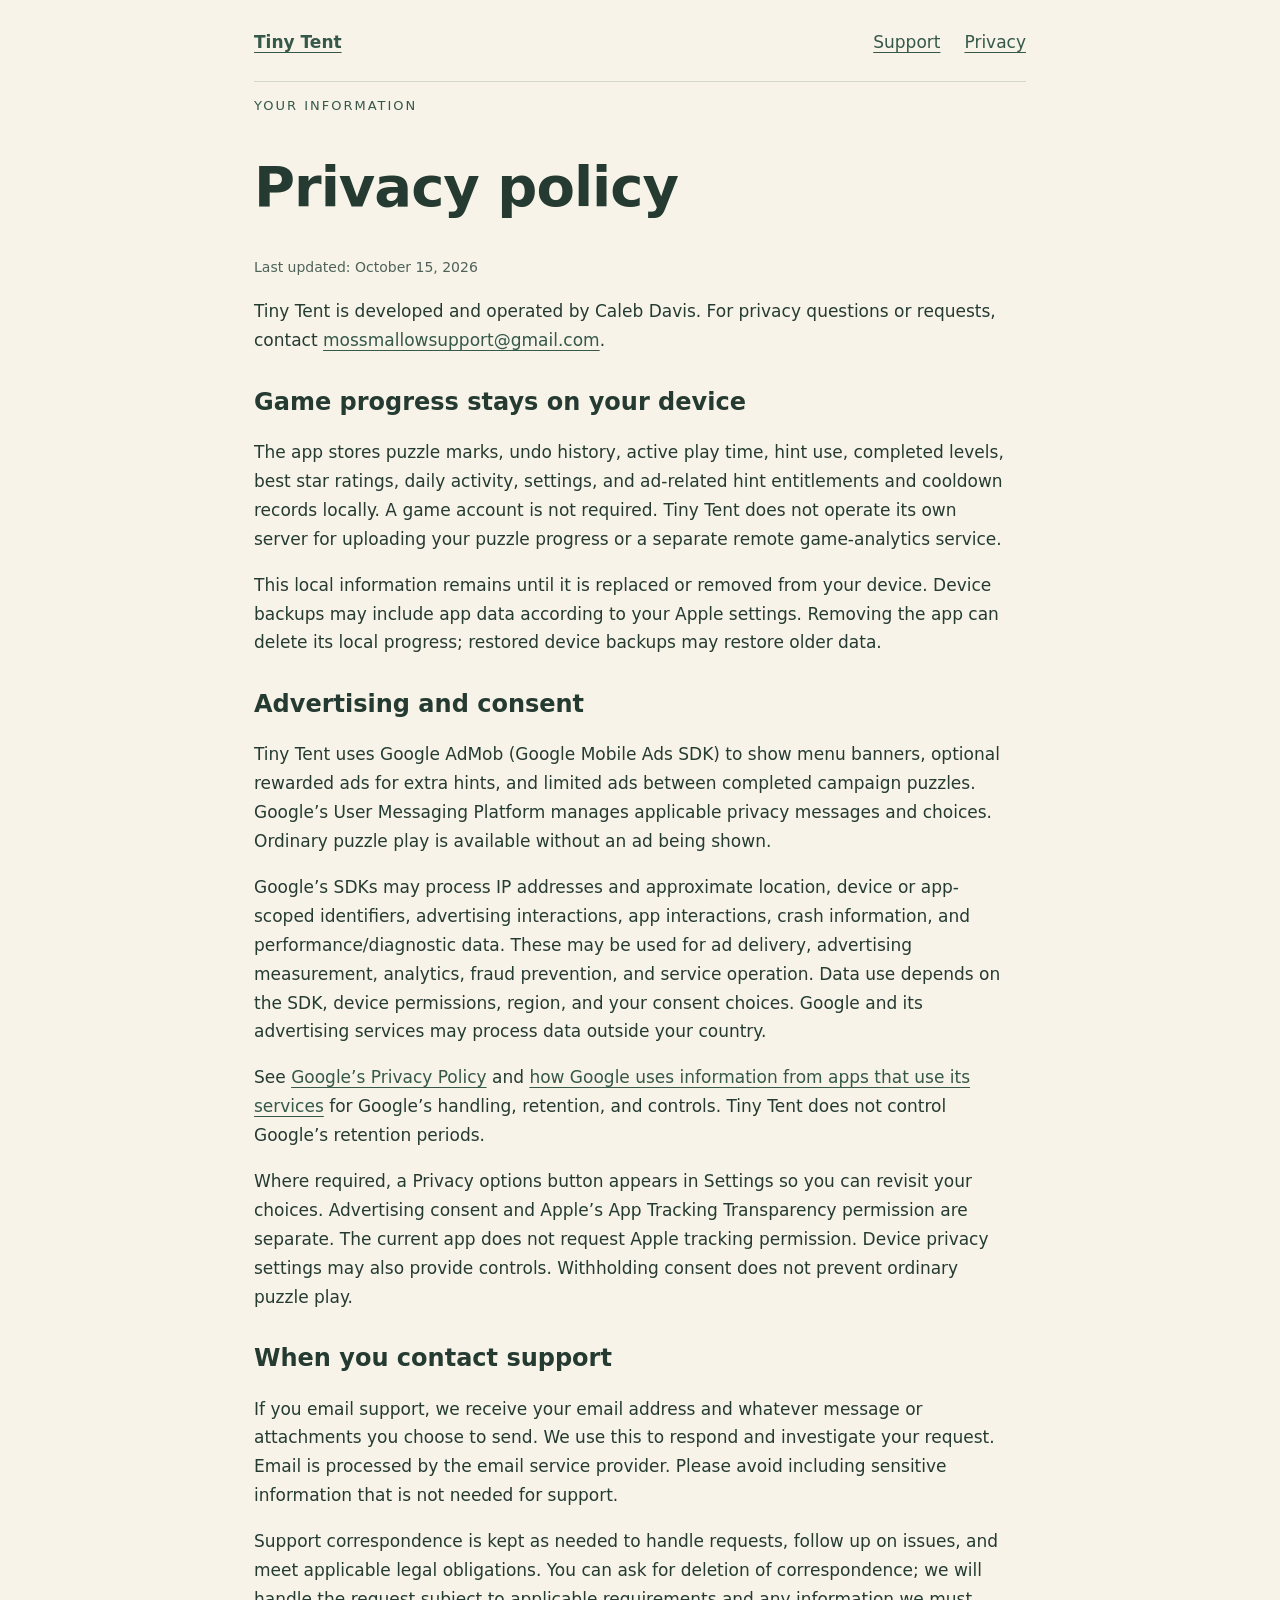
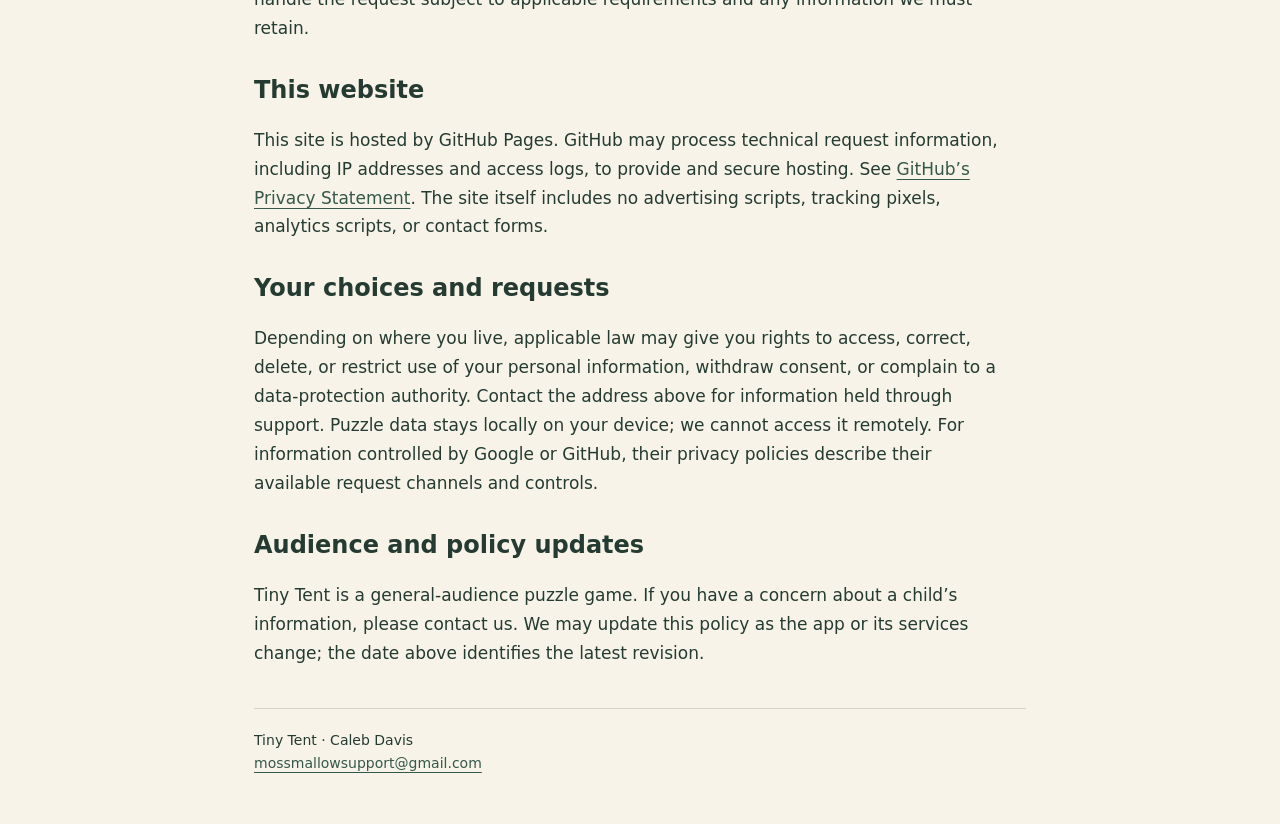
==== privacy.html @ d6ef8f7e "Publish Tiny Tent support and privacy website" ====
<!doctype html><html lang="en"><head><meta charset="utf-8"><meta name="viewport" content="width=device-width,initial-scale=1"><meta name="description" content="Privacy policy for Tiny Tent, a cozy tents-and-trees puzzle game by Caleb Davis."><title>Privacy policy · Tiny Tent</title><link rel="stylesheet" href="style.css"></head><body><main><nav aria-label="Main"><a href="index.html">Tiny Tent</a><a href="support.html">Support</a><a href="privacy.html">Privacy</a></nav><p class="eyebrow">Your information</p><h1>Privacy policy</h1><p class="muted">Last updated: October 15, 2026</p><p>Tiny Tent is developed and operated by Caleb Davis. For privacy questions or requests, contact <a href="mailto:mossmallowsupport@gmail.com">mossmallowsupport@gmail.com</a>.</p><h2>Game progress stays on your device</h2><p>The app stores puzzle marks, undo history, active play time, hint use, completed levels, best star ratings, daily activity, settings, and ad-related hint entitlements and cooldown records locally. A game account is not required. Tiny Tent does not operate its own server for uploading your puzzle progress or a separate remote game-analytics service.</p><p>This local information remains until it is replaced or removed from your device. Device backups may include app data according to your Apple settings. Removing the app can delete its local progress; restored device backups may restore older data.</p><h2>Advertising and consent</h2><p>Tiny Tent uses Google AdMob (Google Mobile Ads SDK) to show menu banners, optional rewarded ads for extra hints, and limited ads between completed campaign puzzles. Google’s User Messaging Platform manages applicable privacy messages and choices. Ordinary puzzle play is available without an ad being shown.</p><p>Google’s SDKs may process IP addresses and approximate location, device or app-scoped identifiers, advertising interactions, app interactions, crash information, and performance/diagnostic data. These may be used for ad delivery, advertising measurement, analytics, fraud prevention, and service operation. Data use depends on the SDK, device permissions, region, and your consent choices. Google and its advertising services may process data outside your country.</p><p>See <a href="https://policies.google.com/privacy">Google’s Privacy Policy</a> and <a href="https://policies.google.com/technologies/partner-sites">how Google uses information from apps that use its services</a> for Google’s handling, retention, and controls. Tiny Tent does not control Google’s retention periods.</p><p>Where required, a Privacy options button appears in Settings so you can revisit your choices. Advertising consent and Apple’s App Tracking Transparency permission are separate. The current app does not request Apple tracking permission. Device privacy settings may also provide controls. Withholding consent does not prevent ordinary puzzle play.</p><h2>When you contact support</h2><p>If you email support, we receive your email address and whatever message or attachments you choose to send. We use this to respond and investigate your request. Email is processed by the email service provider. Please avoid including sensitive information that is not needed for support.</p><p>Support correspondence is kept as needed to handle requests, follow up on issues, and meet applicable legal obligations. You can ask for deletion of correspondence; we will handle the request subject to applicable requirements and any information we must retain.</p><h2>This website</h2><p>This site is hosted by GitHub Pages. GitHub may process technical request information, including IP addresses and access logs, to provide and secure hosting. See <a href="https://docs.github.com/en/site-policy/privacy-policies/github-general-privacy-statement">GitHub’s Privacy Statement</a>. The site itself includes no advertising scripts, tracking pixels, analytics scripts, or contact forms.</p><h2>Your choices and requests</h2><p>Depending on where you live, applicable law may give you rights to access, correct, delete, or restrict use of your personal information, withdraw consent, or complain to a data-protection authority. Contact the address above for information held through support. Puzzle data stays locally on your device; we cannot access it remotely. For information controlled by Google or GitHub, their privacy policies describe their available request channels and controls.</p><h2>Audience and policy updates</h2><p>Tiny Tent is a general-audience puzzle game. If you have a concern about a child’s information, please contact us. We may update this policy as the app or its services change; the date above identifies the latest revision.</p><footer>Tiny Tent · Caleb Davis<br><a href="mailto:mossmallowsupport@gmail.com">mossmallowsupport@gmail.com</a></footer></main></body></html>
---- style.css ----
*{box-sizing:border-box}body{margin:0;background:#f7f3e8;color:#253b32;font:17px/1.7 system-ui,sans-serif}main{max-width:820px;margin:auto;padding:28px 24px 48px}nav{display:flex;gap:24px;align-items:center;flex-wrap:wrap;padding-bottom:24px;border-bottom:1px solid #35584930}nav a:first-child{margin-right:auto;font-weight:750}a{color:#355849;text-underline-offset:4px}a:focus-visible{outline:3px solid #c8754f;outline-offset:5px}h1{font-size:clamp(36px,7vw,56px);line-height:1.15;letter-spacing:-1px}h2{font-size:24px;line-height:1.3;margin-top:32px}p,li{max-width:70ch}.intro{font-size:21px}.eyebrow{font-size:13px;text-transform:uppercase;letter-spacing:2px;color:#355849}.card{padding:24px;border:1px solid #35584925;border-radius:20px;background:#ffffff70;margin:24px 0}.links{display:flex;gap:14px;flex-wrap:wrap}.button{display:inline-block;border:1px solid #355849;border-radius:14px;padding:12px 20px;min-height:44px;text-decoration:none}.button.primary{color:#f7f3e8;background:#355849}footer{border-top:1px solid #35584930;margin-top:40px;padding-top:20px;font-size:14px}.muted{font-size:14px;color:#4e6257}li{margin:8px 0}
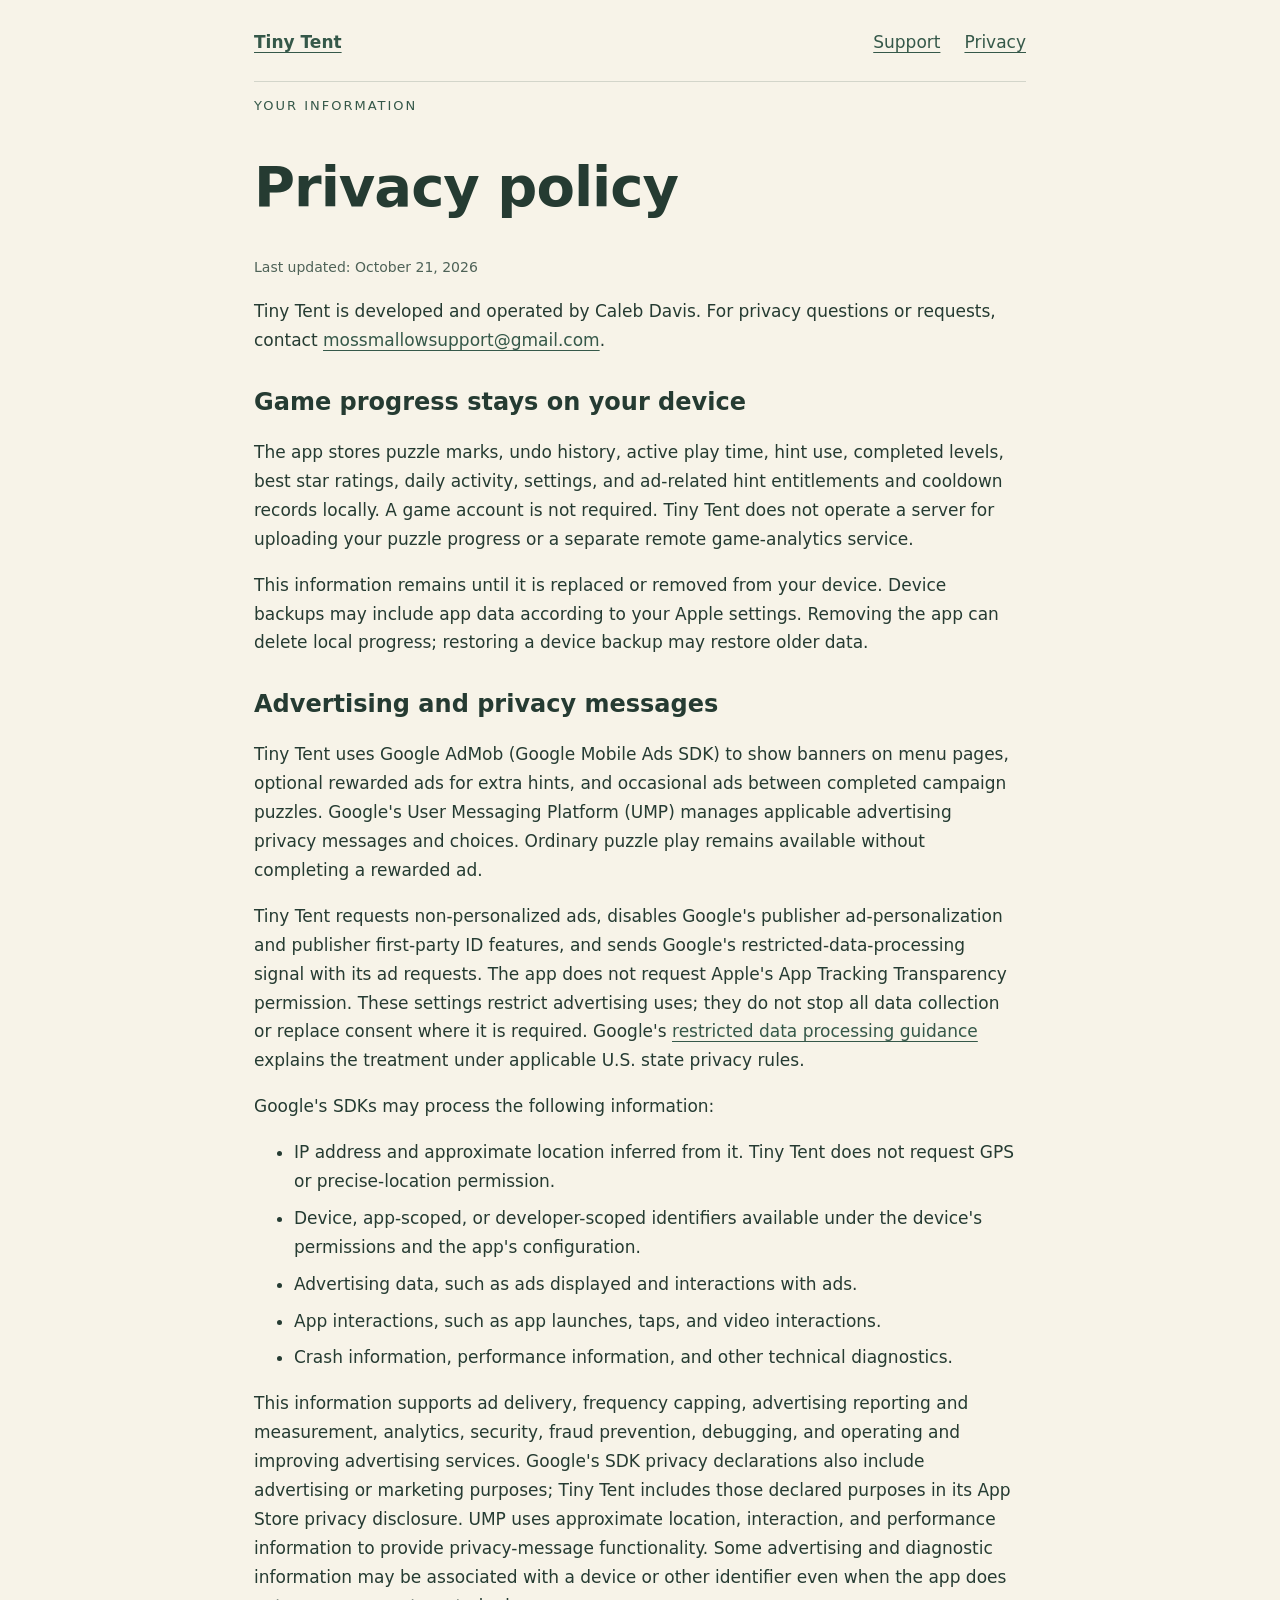
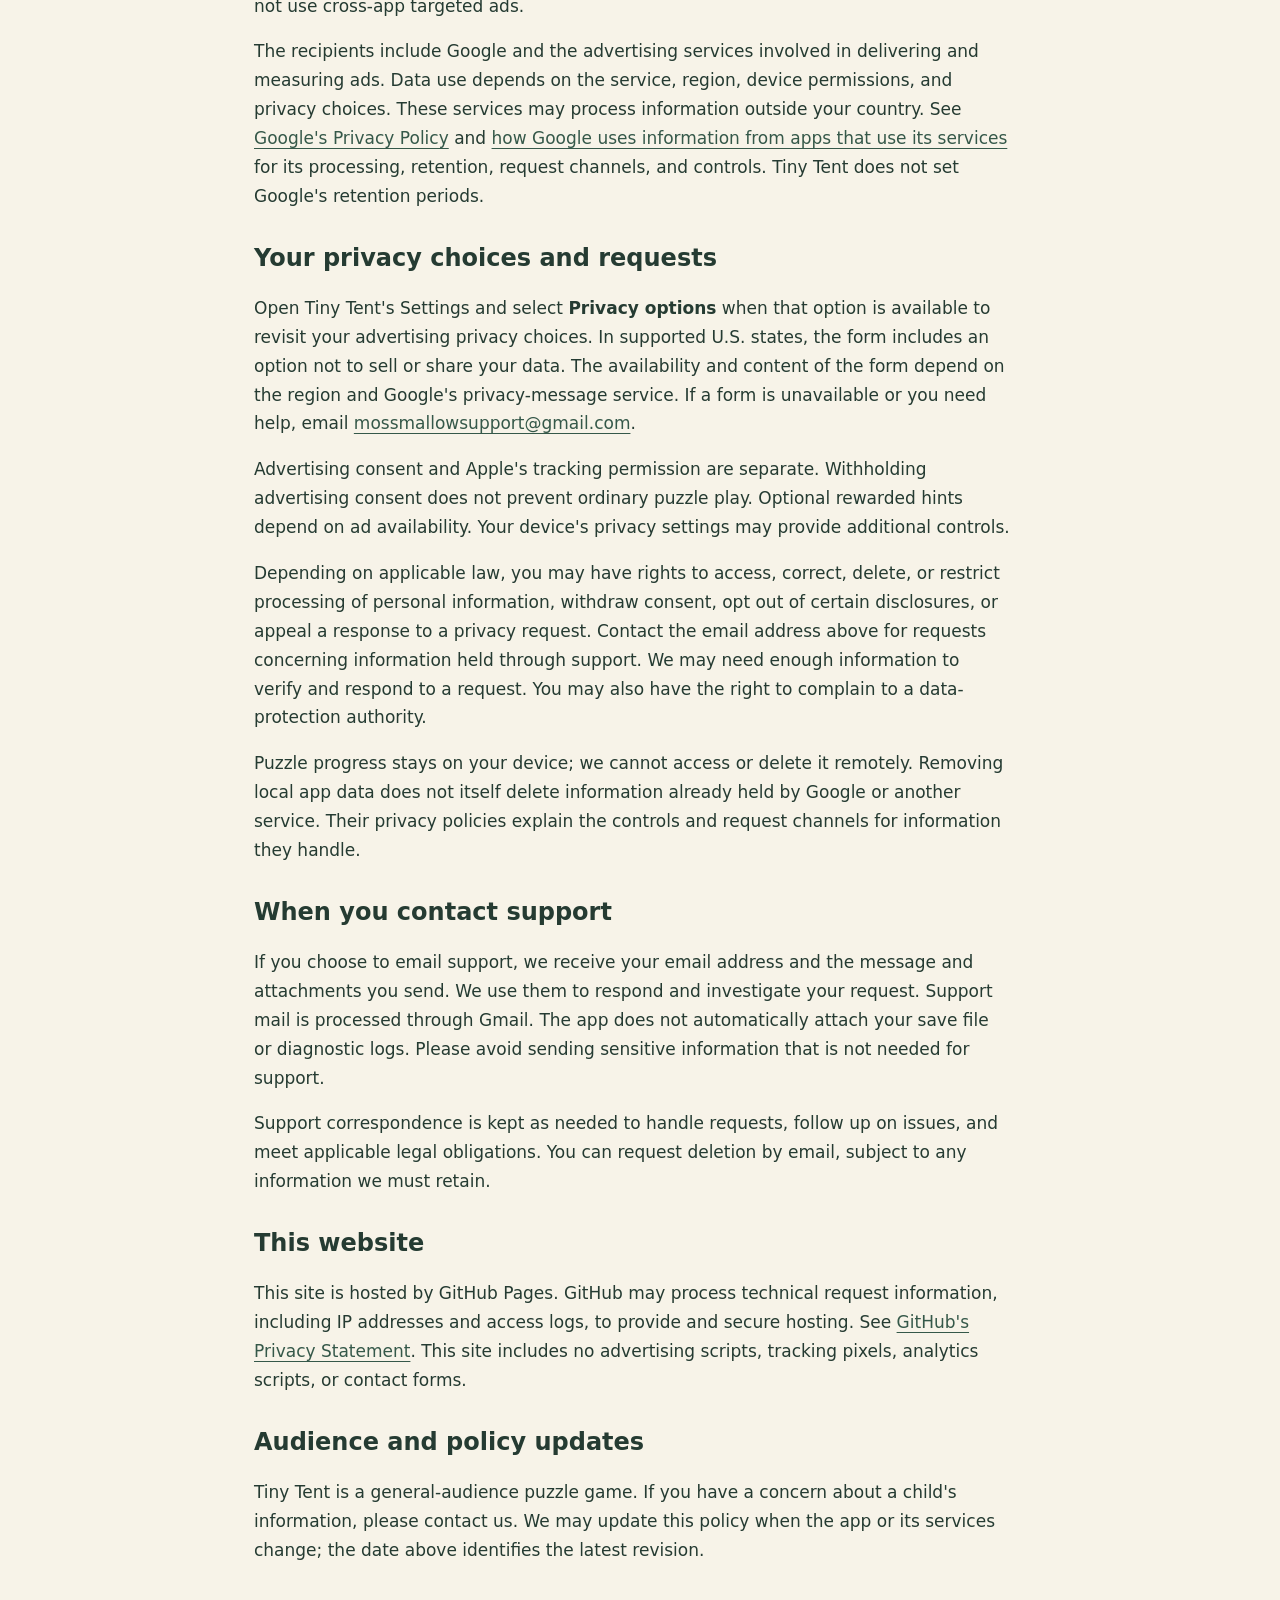
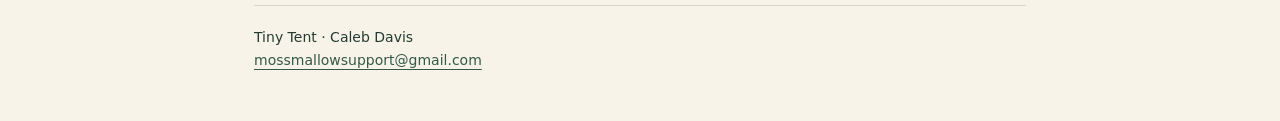
==== commit f5c4d6dc: "Finalize Tiny Tent advertising privacy disclosures" ====
--- a/privacy.html
+++ b/privacy.html
@@ -1 +1,51 @@
-<!doctype html><html lang="en"><head><meta charset="utf-8"><meta name="viewport" content="width=device-width,initial-scale=1"><meta name="description" content="Privacy policy for Tiny Tent, a cozy tents-and-trees puzzle game by Caleb Davis."><title>Privacy policy · Tiny Tent</title><link rel="stylesheet" href="style.css"></head><body><main><nav aria-label="Main"><a href="index.html">Tiny Tent</a><a href="support.html">Support</a><a href="privacy.html">Privacy</a></nav><p class="eyebrow">Your information</p><h1>Privacy policy</h1><p class="muted">Last updated: October 15, 2026</p><p>Tiny Tent is developed and operated by Caleb Davis. For privacy questions or requests, contact <a href="mailto:mossmallowsupport@gmail.com">mossmallowsupport@gmail.com</a>.</p><h2>Game progress stays on your device</h2><p>The app stores puzzle marks, undo history, active play time, hint use, completed levels, best star ratings, daily activity, settings, and ad-related hint entitlements and cooldown records locally. A game account is not required. Tiny Tent does not operate its own server for uploading your puzzle progress or a separate remote game-analytics service.</p><p>This local information remains until it is replaced or removed from your device. Device backups may include app data according to your Apple settings. Removing the app can delete its local progress; restored device backups may restore older data.</p><h2>Advertising and consent</h2><p>Tiny Tent uses Google AdMob (Google Mobile Ads SDK) to show menu banners, optional rewarded ads for extra hints, and limited ads between completed campaign puzzles. Google’s User Messaging Platform manages applicable privacy messages and choices. Ordinary puzzle play is available without an ad being shown.</p><p>Google’s SDKs may process IP addresses and approximate location, device or app-scoped identifiers, advertising interactions, app interactions, crash information, and performance/diagnostic data. These may be used for ad delivery, advertising measurement, analytics, fraud prevention, and service operation. Data use depends on the SDK, device permissions, region, and your consent choices. Google and its advertising services may process data outside your country.</p><p>See <a href="https://policies.google.com/privacy">Google’s Privacy Policy</a> and <a href="https://policies.google.com/technologies/partner-sites">how Google uses information from apps that use its services</a> for Google’s handling, retention, and controls. Tiny Tent does not control Google’s retention periods.</p><p>Where required, a Privacy options button appears in Settings so you can revisit your choices. Advertising consent and Apple’s App Tracking Transparency permission are separate. The current app does not request Apple tracking permission. Device privacy settings may also provide controls. Withholding consent does not prevent ordinary puzzle play.</p><h2>When you contact support</h2><p>If you email support, we receive your email address and whatever message or attachments you choose to send. We use this to respond and investigate your request. Email is processed by the email service provider. Please avoid including sensitive information that is not needed for support.</p><p>Support correspondence is kept as needed to handle requests, follow up on issues, and meet applicable legal obligations. You can ask for deletion of correspondence; we will handle the request subject to applicable requirements and any information we must retain.</p><h2>This website</h2><p>This site is hosted by GitHub Pages. GitHub may process technical request information, including IP addresses and access logs, to provide and secure hosting. See <a href="https://docs.github.com/en/site-policy/privacy-policies/github-general-privacy-statement">GitHub’s Privacy Statement</a>. The site itself includes no advertising scripts, tracking pixels, analytics scripts, or contact forms.</p><h2>Your choices and requests</h2><p>Depending on where you live, applicable law may give you rights to access, correct, delete, or restrict use of your personal information, withdraw consent, or complain to a data-protection authority. Contact the address above for information held through support. Puzzle data stays locally on your device; we cannot access it remotely. For information controlled by Google or GitHub, their privacy policies describe their available request channels and controls.</p><h2>Audience and policy updates</h2><p>Tiny Tent is a general-audience puzzle game. If you have a concern about a child’s information, please contact us. We may update this policy as the app or its services change; the date above identifies the latest revision.</p><footer>Tiny Tent · Caleb Davis<br><a href="mailto:mossmallowsupport@gmail.com">mossmallowsupport@gmail.com</a></footer></main></body></html>+<!doctype html>
+<html lang="en">
+<head>
+<meta charset="utf-8">
+<meta name="viewport" content="width=device-width,initial-scale=1">
+<meta name="description" content="Privacy policy for Tiny Tent, a cozy tents-and-trees puzzle game by Caleb Davis.">
+<title>Privacy policy · Tiny Tent</title>
+<link rel="stylesheet" href="style.css">
+</head>
+<body><main>
+<nav aria-label="Main"><a href="index.html">Tiny Tent</a><a href="support.html">Support</a><a href="privacy.html" aria-current="page">Privacy</a></nav>
+<p class="eyebrow">Your information</p>
+<h1>Privacy policy</h1>
+<p class="muted">Last updated: October 21, 2026</p>
+<p>Tiny Tent is developed and operated by Caleb Davis. For privacy questions or requests, contact <a href="mailto:mossmallowsupport@gmail.com">mossmallowsupport@gmail.com</a>.</p>
+
+<h2>Game progress stays on your device</h2>
+<p>The app stores puzzle marks, undo history, active play time, hint use, completed levels, best star ratings, daily activity, settings, and ad-related hint entitlements and cooldown records locally. A game account is not required. Tiny Tent does not operate a server for uploading your puzzle progress or a separate remote game-analytics service.</p>
+<p>This information remains until it is replaced or removed from your device. Device backups may include app data according to your Apple settings. Removing the app can delete local progress; restoring a device backup may restore older data.</p>
+
+<h2>Advertising and privacy messages</h2>
+<p>Tiny Tent uses Google AdMob (Google Mobile Ads SDK) to show banners on menu pages, optional rewarded ads for extra hints, and occasional ads between completed campaign puzzles. Google's User Messaging Platform (UMP) manages applicable advertising privacy messages and choices. Ordinary puzzle play remains available without completing a rewarded ad.</p>
+<p>Tiny Tent requests non-personalized ads, disables Google's publisher ad-personalization and publisher first-party ID features, and sends Google's restricted-data-processing signal with its ad requests. The app does not request Apple's App Tracking Transparency permission. These settings restrict advertising uses; they do not stop all data collection or replace consent where it is required. Google's <a href="https://business.safety.google/rdp/">restricted data processing guidance</a> explains the treatment under applicable U.S. state privacy rules.</p>
+<p>Google's SDKs may process the following information:</p>
+<ul>
+<li>IP address and approximate location inferred from it. Tiny Tent does not request GPS or precise-location permission.</li>
+<li>Device, app-scoped, or developer-scoped identifiers available under the device's permissions and the app's configuration.</li>
+<li>Advertising data, such as ads displayed and interactions with ads.</li>
+<li>App interactions, such as app launches, taps, and video interactions.</li>
+<li>Crash information, performance information, and other technical diagnostics.</li>
+</ul>
+<p>This information supports ad delivery, frequency capping, advertising reporting and measurement, analytics, security, fraud prevention, debugging, and operating and improving advertising services. Google's SDK privacy declarations also include advertising or marketing purposes; Tiny Tent includes those declared purposes in its App Store privacy disclosure. UMP uses approximate location, interaction, and performance information to provide privacy-message functionality. Some advertising and diagnostic information may be associated with a device or other identifier even when the app does not use cross-app targeted ads.</p>
+<p>The recipients include Google and the advertising services involved in delivering and measuring ads. Data use depends on the service, region, device permissions, and privacy choices. These services may process information outside your country. See <a href="https://policies.google.com/privacy">Google's Privacy Policy</a> and <a href="https://policies.google.com/technologies/partner-sites">how Google uses information from apps that use its services</a> for its processing, retention, request channels, and controls. Tiny Tent does not set Google's retention periods.</p>
+
+<h2 id="choices">Your privacy choices and requests</h2>
+<p>Open Tiny Tent's Settings and select <strong>Privacy options</strong> when that option is available to revisit your advertising privacy choices. In supported U.S. states, the form includes an option not to sell or share your data. The availability and content of the form depend on the region and Google's privacy-message service. If a form is unavailable or you need help, email <a href="mailto:mossmallowsupport@gmail.com">mossmallowsupport@gmail.com</a>.</p>
+<p>Advertising consent and Apple's tracking permission are separate. Withholding advertising consent does not prevent ordinary puzzle play. Optional rewarded hints depend on ad availability. Your device's privacy settings may provide additional controls.</p>
+<p>Depending on applicable law, you may have rights to access, correct, delete, or restrict processing of personal information, withdraw consent, opt out of certain disclosures, or appeal a response to a privacy request. Contact the email address above for requests concerning information held through support. We may need enough information to verify and respond to a request. You may also have the right to complain to a data-protection authority.</p>
+<p>Puzzle progress stays on your device; we cannot access or delete it remotely. Removing local app data does not itself delete information already held by Google or another service. Their privacy policies explain the controls and request channels for information they handle.</p>
+
+<h2>When you contact support</h2>
+<p>If you choose to email support, we receive your email address and the message and attachments you send. We use them to respond and investigate your request. Support mail is processed through Gmail. The app does not automatically attach your save file or diagnostic logs. Please avoid sending sensitive information that is not needed for support.</p>
+<p>Support correspondence is kept as needed to handle requests, follow up on issues, and meet applicable legal obligations. You can request deletion by email, subject to any information we must retain.</p>
+
+<h2>This website</h2>
+<p>This site is hosted by GitHub Pages. GitHub may process technical request information, including IP addresses and access logs, to provide and secure hosting. See <a href="https://docs.github.com/en/site-policy/privacy-policies/github-general-privacy-statement">GitHub's Privacy Statement</a>. This site includes no advertising scripts, tracking pixels, analytics scripts, or contact forms.</p>
+
+<h2>Audience and policy updates</h2>
+<p>Tiny Tent is a general-audience puzzle game. If you have a concern about a child's information, please contact us. We may update this policy when the app or its services change; the date above identifies the latest revision.</p>
+<footer>Tiny Tent · Caleb Davis<br><a href="mailto:mossmallowsupport@gmail.com">mossmallowsupport@gmail.com</a></footer>
+</main></body></html>
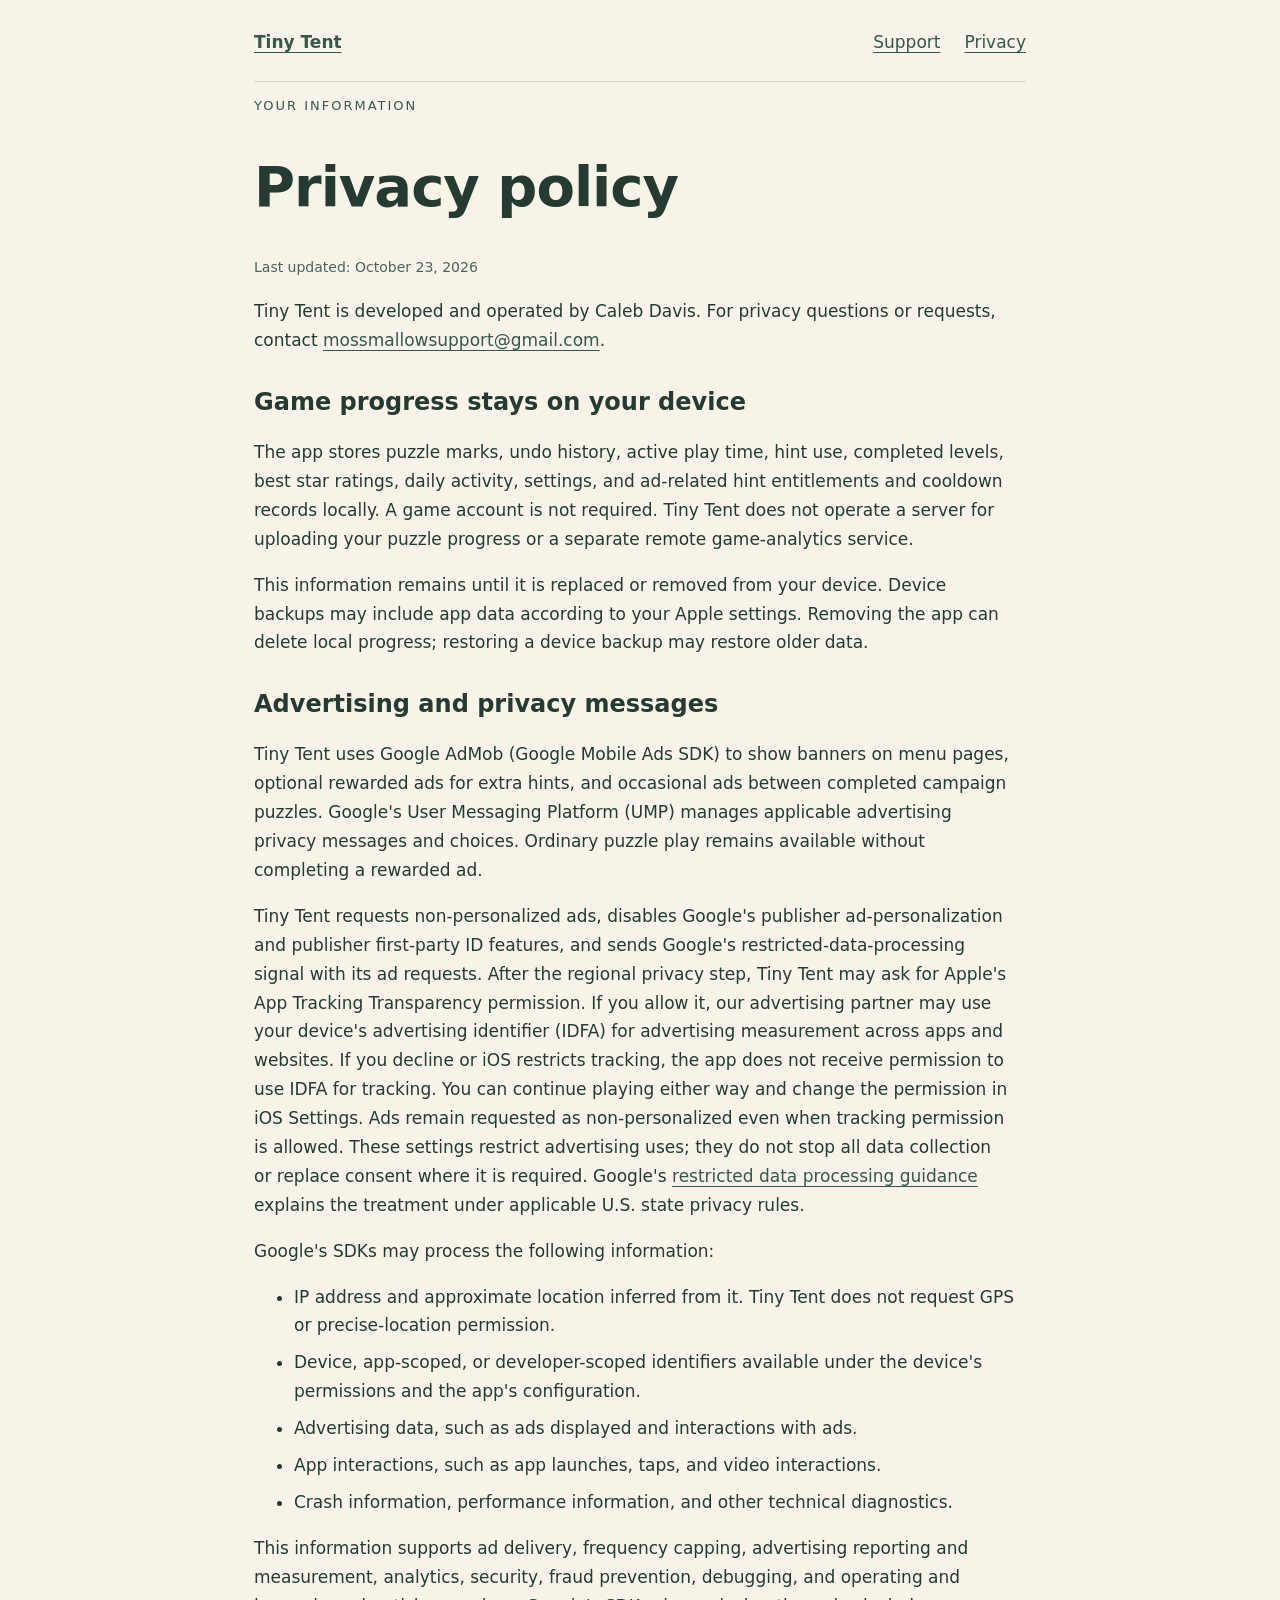
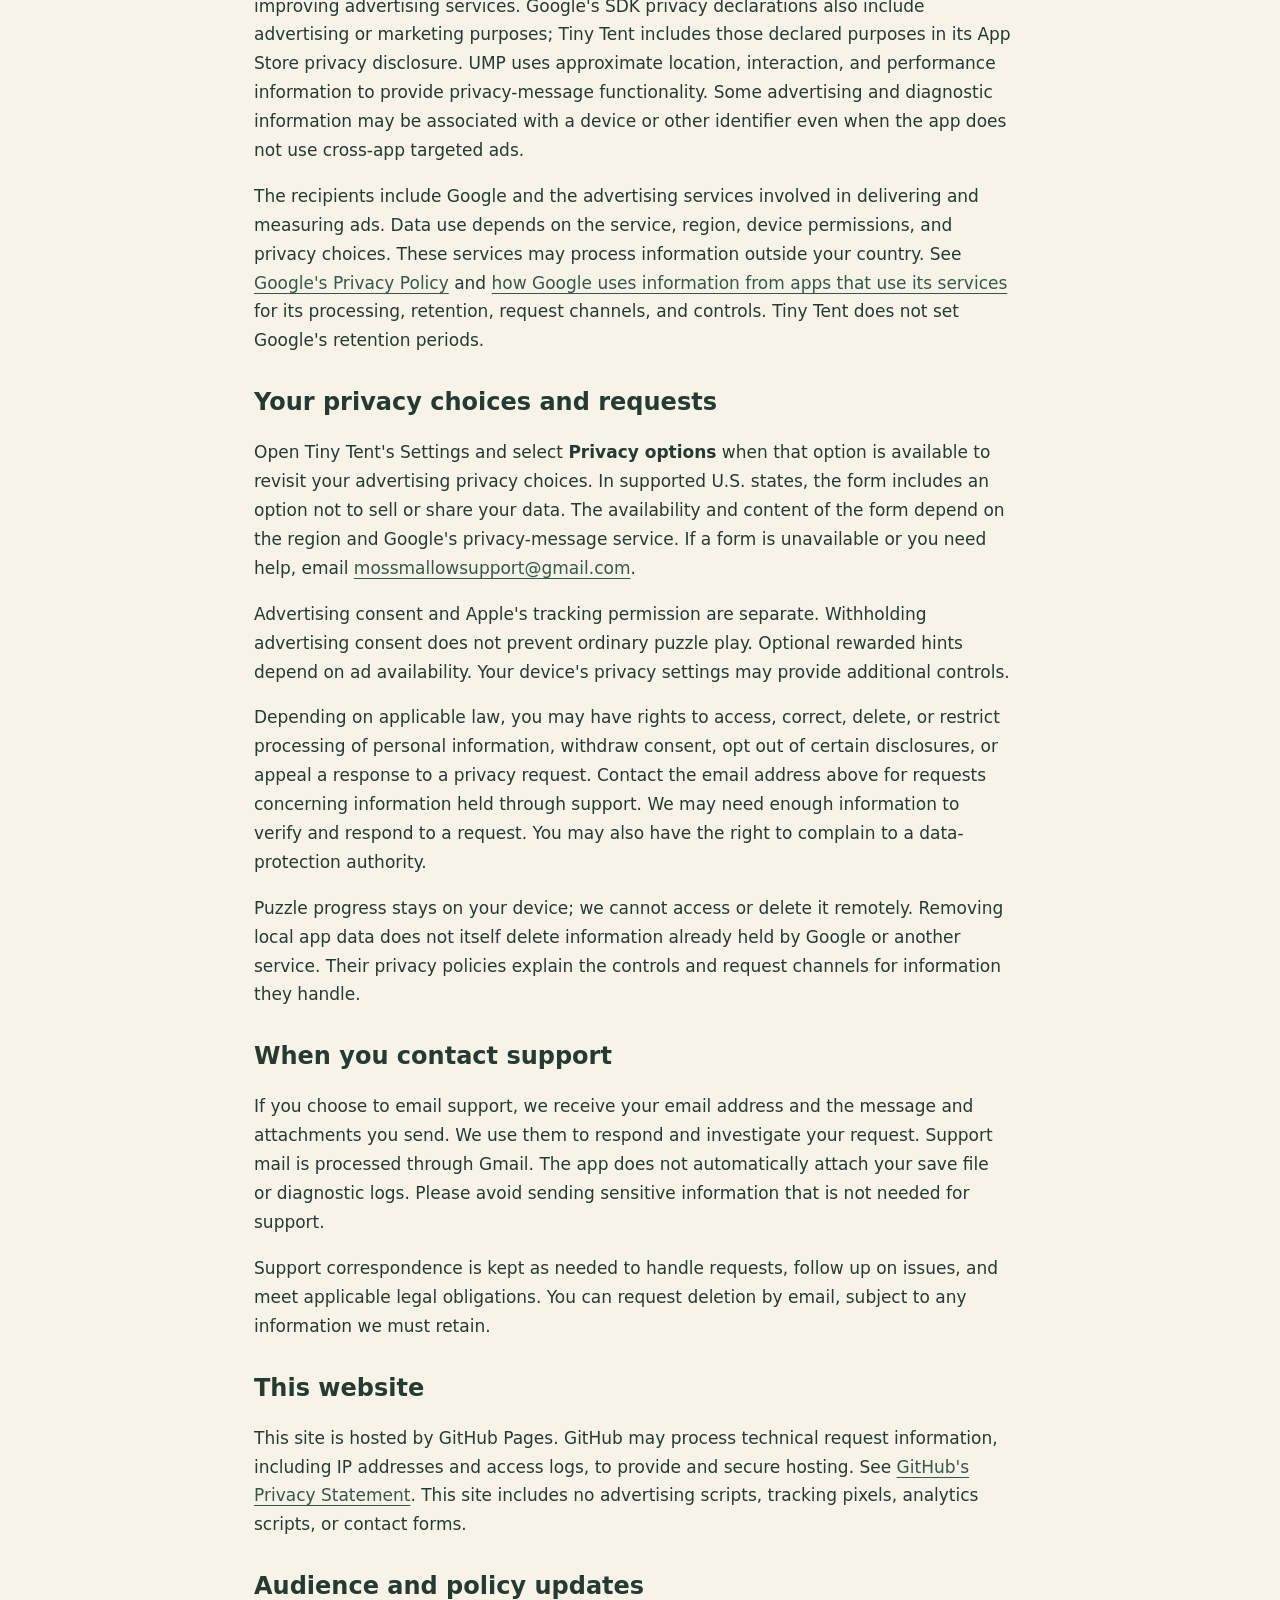
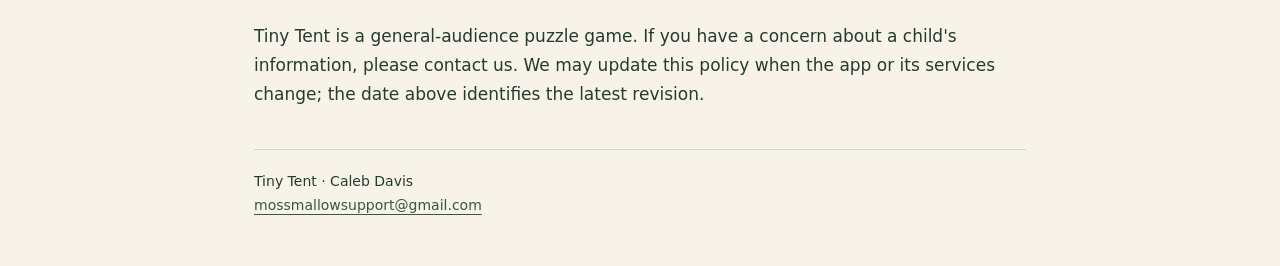
==== commit 3824903b: "Update privacy policy for optional ATT permission" ====
--- a/privacy.html
+++ b/privacy.html
@@ -11,7 +11,7 @@
 <nav aria-label="Main"><a href="index.html">Tiny Tent</a><a href="support.html">Support</a><a href="privacy.html" aria-current="page">Privacy</a></nav>
 <p class="eyebrow">Your information</p>
 <h1>Privacy policy</h1>
-<p class="muted">Last updated: October 21, 2026</p>
+<p class="muted">Last updated: October 23, 2026</p>
 <p>Tiny Tent is developed and operated by Caleb Davis. For privacy questions or requests, contact <a href="mailto:mossmallowsupport@gmail.com">mossmallowsupport@gmail.com</a>.</p>
 
 <h2>Game progress stays on your device</h2>
@@ -20,7 +20,7 @@
 
 <h2>Advertising and privacy messages</h2>
 <p>Tiny Tent uses Google AdMob (Google Mobile Ads SDK) to show banners on menu pages, optional rewarded ads for extra hints, and occasional ads between completed campaign puzzles. Google's User Messaging Platform (UMP) manages applicable advertising privacy messages and choices. Ordinary puzzle play remains available without completing a rewarded ad.</p>
-<p>Tiny Tent requests non-personalized ads, disables Google's publisher ad-personalization and publisher first-party ID features, and sends Google's restricted-data-processing signal with its ad requests. The app does not request Apple's App Tracking Transparency permission. These settings restrict advertising uses; they do not stop all data collection or replace consent where it is required. Google's <a href="https://business.safety.google/rdp/">restricted data processing guidance</a> explains the treatment under applicable U.S. state privacy rules.</p>
+<p>Tiny Tent requests non-personalized ads, disables Google's publisher ad-personalization and publisher first-party ID features, and sends Google's restricted-data-processing signal with its ad requests. After the regional privacy step, Tiny Tent may ask for Apple's App Tracking Transparency permission. If you allow it, our advertising partner may use your device's advertising identifier (IDFA) for advertising measurement across apps and websites. If you decline or iOS restricts tracking, the app does not receive permission to use IDFA for tracking. You can continue playing either way and change the permission in iOS Settings. Ads remain requested as non-personalized even when tracking permission is allowed. These settings restrict advertising uses; they do not stop all data collection or replace consent where it is required. Google's <a href="https://business.safety.google/rdp/">restricted data processing guidance</a> explains the treatment under applicable U.S. state privacy rules.</p>
 <p>Google's SDKs may process the following information:</p>
 <ul>
 <li>IP address and approximate location inferred from it. Tiny Tent does not request GPS or precise-location permission.</li>
